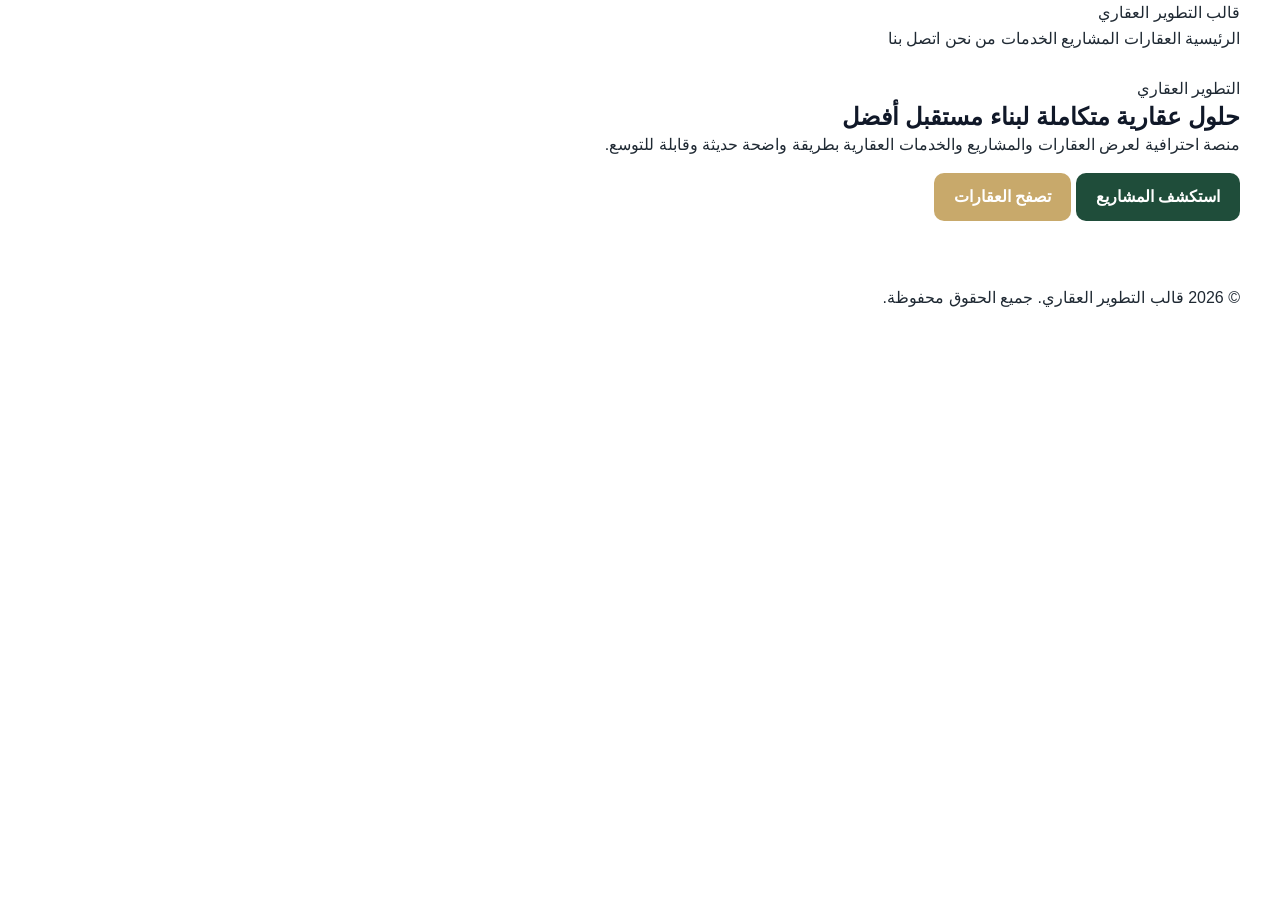
==== index.html @ 6367b1e6 "Initial foundation for real estate development theme" ====
<!DOCTYPE html>
<html lang="ar" dir="rtl">
<head>
    <meta charset="UTF-8">
    <meta name="viewport" content="width=device-width, initial-scale=1.0">

    <meta name="description" content="قالب التطوير العقاري — منصة احترافية لعرض العقارات والمشاريع والخدمات العقارية.">

    <meta name="theme-color" content="#1f4d3a">

    <title>قالب التطوير العقاري</title>

    <link rel="stylesheet" href="assets/css/main.css">
</head>

<body>

    <header class="site-header">
        <div class="container">
            <nav class="site-nav" aria-label="التنقل الرئيسي">

                <a href="index.html" class="site-logo">
                    قالب التطوير العقاري
                </a>

                <div class="site-menu">
                    <a href="index.html">الرئيسية</a>
                    <a href="properties.html">العقارات</a>
                    <a href="projects.html">المشاريع</a>
                    <a href="services.html">الخدمات</a>
                    <a href="about.html">من نحن</a>
                    <a href="contact.html">اتصل بنا</a>
                </div>

            </nav>
        </div>
    </header>

    <main>

        <section class="hero">
            <div class="container">

                <div class="hero-content">

                    <span class="hero-eyebrow">
                        التطوير العقاري
                    </span>

                    <h1>
                        حلول عقارية متكاملة لبناء مستقبل أفضل
                    </h1>

                    <p>
                        منصة احترافية لعرض العقارات والمشاريع والخدمات العقارية
                        بطريقة واضحة حديثة وقابلة للتوسع.
                    </p>

                    <div class="hero-actions">
                        <a href="projects.html" class="btn btn-primary">
                            استكشف المشاريع
                        </a>

                        <a href="properties.html" class="btn btn-secondary">
                            تصفح العقارات
                        </a>
                    </div>

                </div>

            </div>
        </section>

    </main>

    <footer class="site-footer">
        <div class="container">

            <p>
                © 2026 قالب التطوير العقاري. جميع الحقوق محفوظة.
            </p>

        </div>
    </footer>

    <script src="assets/js/core/config.js"></script>
    <script src="assets/js/core/utils.js"></script>
    <script src="assets/js/core/app.js"></script>

</body>
</html>
---- assets/css/main.css ----
﻿@import url("./variables.css");
@import url("./reset.css");
@import url("./base.css");
@import url("./layout.css");
@import url("./components.css");
@import url("./utilities.css");
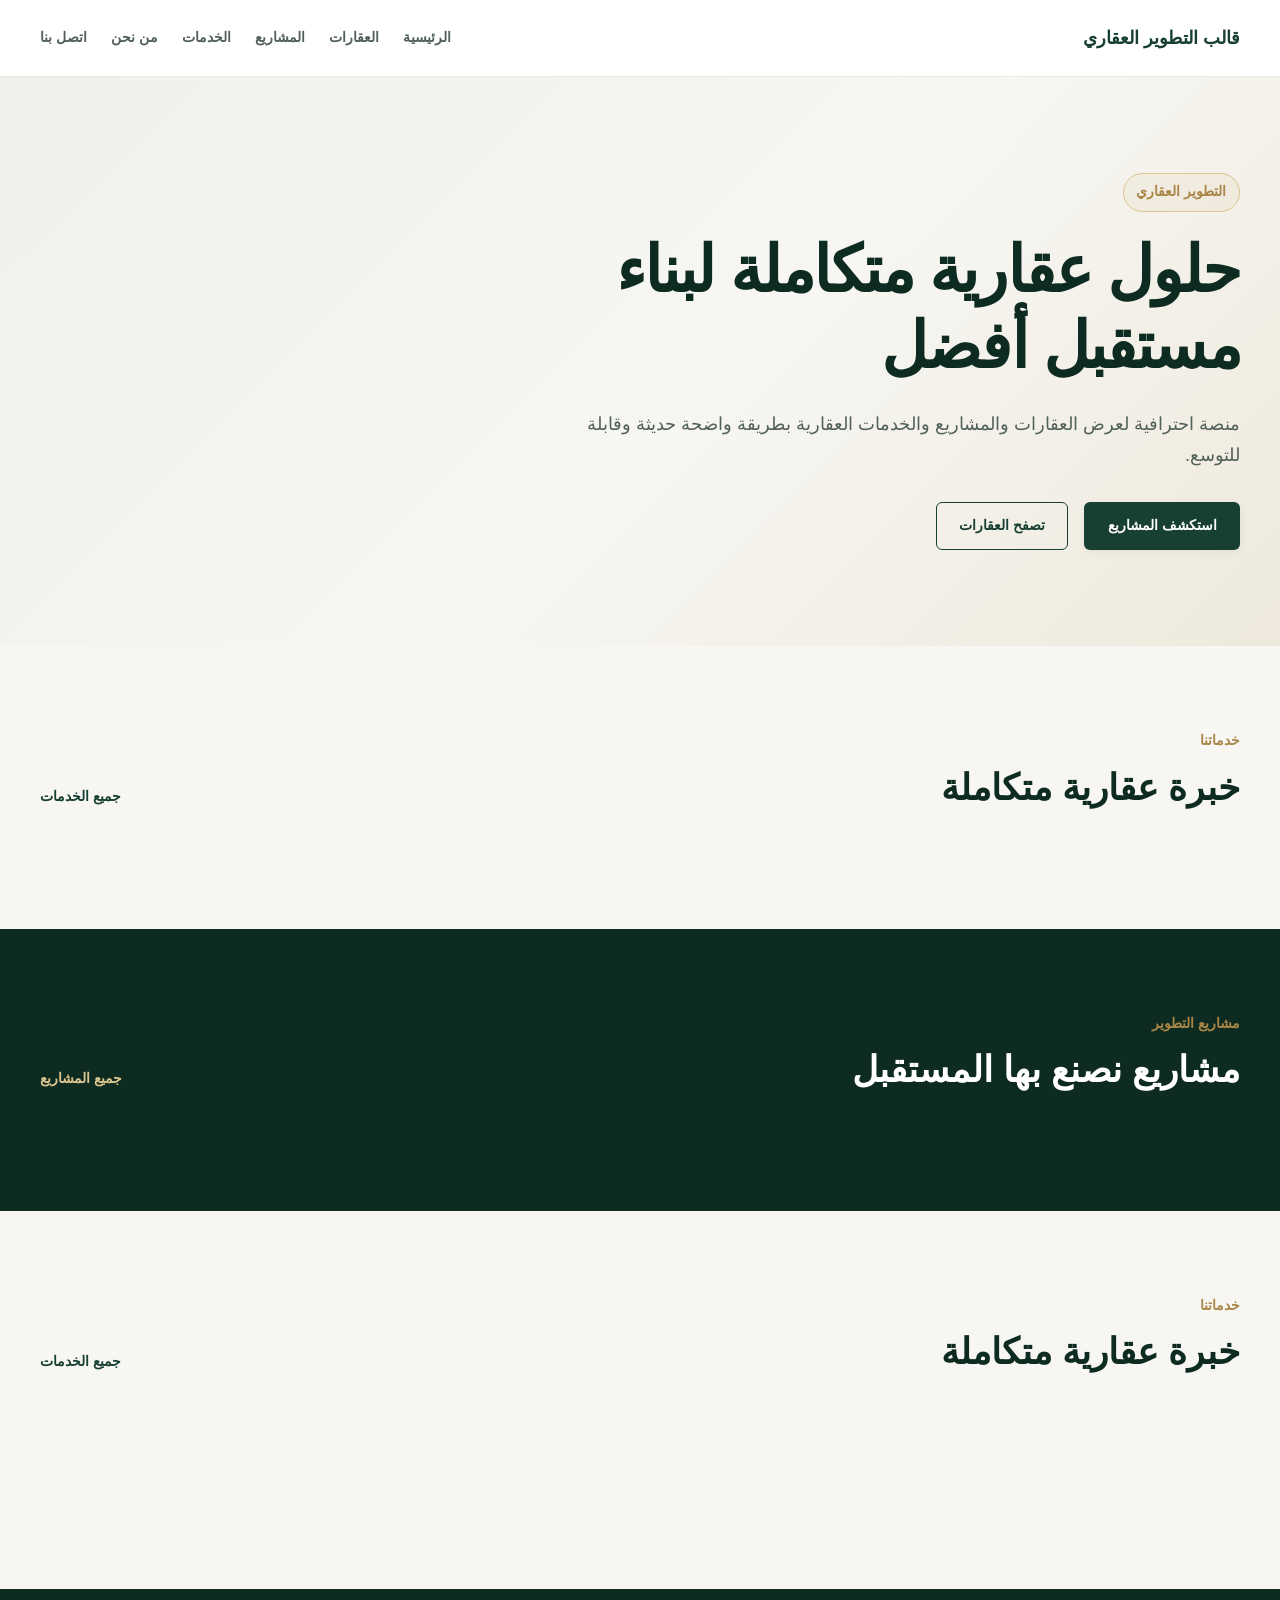
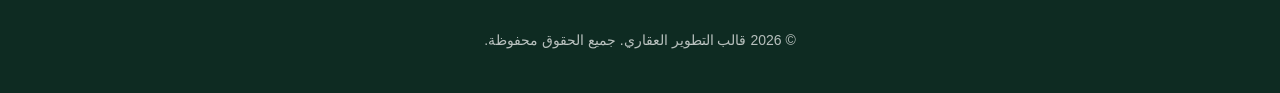
==== commit 91d6beef: "Prepare real estate theme for WordPress" ====
--- a/index.html
+++ b/index.html
@@ -36,8 +36,9 @@
         </div>
     </header>
 
-    <main>
+        <main>
 
+        <!-- Hero -->
         <section class="hero">
             <div class="container">
 
@@ -71,6 +72,101 @@
             </div>
         </section>
 
+
+        <!-- Properties -->
+                        <section class="section">
+            <div class="container">
+
+                <div class="section-header">
+
+                    <div>
+                        <span class="section-eyebrow">
+                            خدماتنا
+                        </span>
+
+                        <h2>
+                            خبرة عقارية متكاملة
+                        </h2>
+
+                    </div>
+
+                    <a href="services.html" class="section-link">
+                        جميع الخدمات
+                    </a>
+
+                </div>
+
+                <div
+                    id="featured-services"
+                    class="cards-grid cards-grid-3"
+                ></div>
+
+            </div>
+        </section>
+
+
+        <!-- Projects -->
+                <section class="section section-dark">
+            <div class="container">
+
+                <div class="section-header section-header-light">
+
+                    <div>
+                        <span class="section-eyebrow">
+                            مشاريع التطوير
+                        </span>
+
+                        <h2>
+                            مشاريع نصنع بها المستقبل
+                        </h2>
+                    </div>
+
+                    <a href="projects.html" class="section-link">
+                        جميع المشاريع
+                    </a>
+
+                </div>
+
+                <div
+                    id="featured-projects"
+                    class="cards-grid cards-grid-2"
+                ></div>
+
+            </div>
+        </section>
+
+
+        <!-- Services -->
+                        <section class="section">
+            <div class="container">
+
+                <div class="section-header">
+
+                    <div>
+                        <span class="section-eyebrow">
+                            خدماتنا
+                        </span>
+
+                        <h2>
+                            خبرة عقارية متكاملة
+                        </h2>
+
+                    </div>
+
+                    <a href="services.html" class="section-link">
+                        جميع الخدمات
+                    </a>
+
+                </div>
+
+                <div
+                    id="featured-services"
+                    class="cards-grid cards-grid-3"
+                ></div>
+
+            </div>
+        </section>
+
     </main>
 
     <footer class="site-footer">
@@ -84,8 +180,14 @@
     </footer>
 
     <script src="assets/js/core/config.js"></script>
-    <script src="assets/js/core/utils.js"></script>
-    <script src="assets/js/core/app.js"></script>
+<script src="assets/js/core/utils.js"></script>
+<script src="assets/js/core/data.js"></script>
+
+<script src="assets/js/modules/properties/properties.js"></script>
+<script src="assets/js/modules/projects/projects.js"></script>
+<script src="assets/js/modules/services/services.js"></script>
+
+<script src="assets/js/core/app.js"></script>
 
 </body>
 </html>
--- a/assets/css/main.css
+++ b/assets/css/main.css
@@ -1,6 +1,6 @@
-﻿@import url("./variables.css");
+@import url("./variables.css");
 @import url("./reset.css");
 @import url("./base.css");
 @import url("./layout.css");
 @import url("./components.css");
-@import url("./utilities.css");
+@import url("./utilities.css");
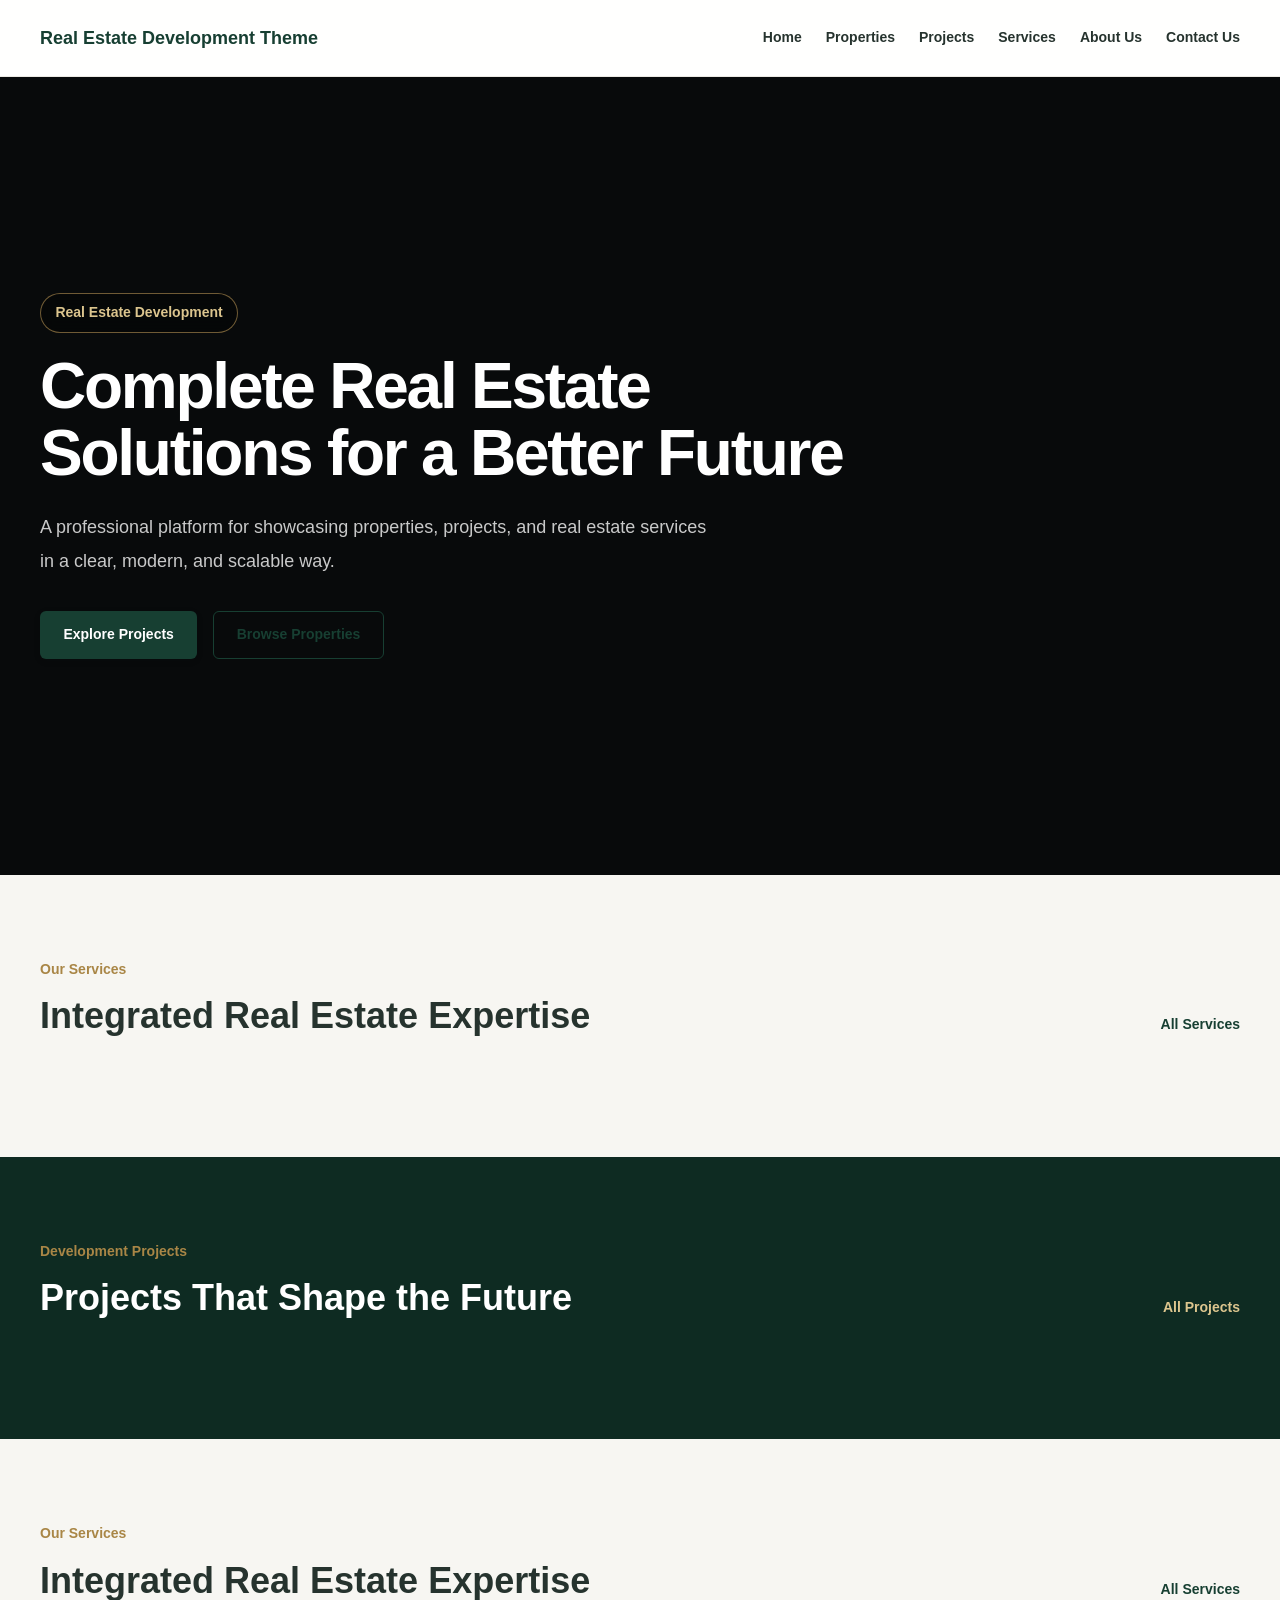
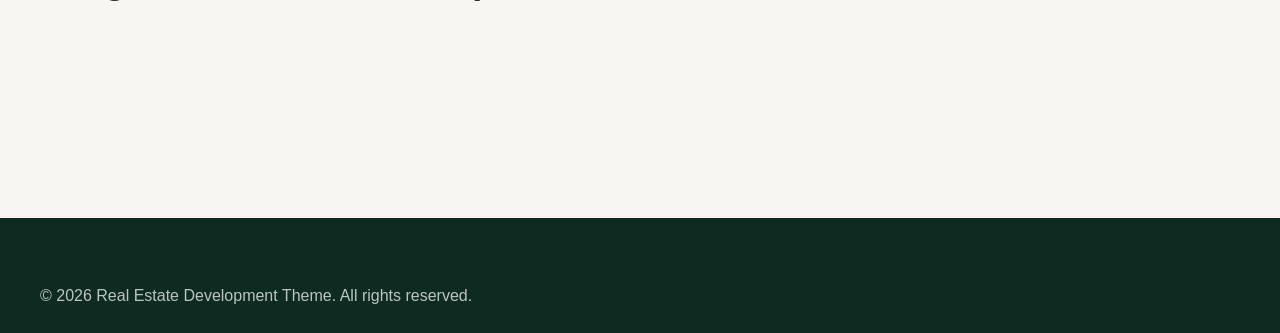
==== commit ec29e5f8: "Update trade-sphare-real-estate theme" ====
--- a/index.html
+++ b/index.html
@@ -1,14 +1,16 @@
 <!DOCTYPE html>
-<html lang="ar" dir="rtl">
+<html lang="en" dir="ltr">
+
 <head>
     <meta charset="UTF-8">
     <meta name="viewport" content="width=device-width, initial-scale=1.0">
 
-    <meta name="description" content="قالب التطوير العقاري — منصة احترافية لعرض العقارات والمشاريع والخدمات العقارية.">
+    <meta name="description"
+        content="Professional real estate development theme — a platform for showcasing properties, projects, and real estate services.">
 
     <meta name="theme-color" content="#1f4d3a">
 
-    <title>قالب التطوير العقاري</title>
+    <title>Real Estate Development Theme</title>
 
     <link rel="stylesheet" href="assets/css/main.css">
 </head>
@@ -16,27 +18,60 @@
 <body>
 
     <header class="site-header">
+
         <div class="container">
-            <nav class="site-nav" aria-label="التنقل الرئيسي">
-
-                <a href="index.html" class="site-logo">
-                    قالب التطوير العقاري
+
+            <nav class="site-nav" aria-label="Main navigation">
+
+                <a href="index.html" class="site-logo" aria-label="Home page">
+                    Real Estate Development Theme
                 </a>
 
-                <div class="site-menu">
-                    <a href="index.html">الرئيسية</a>
-                    <a href="properties.html">العقارات</a>
-                    <a href="projects.html">المشاريع</a>
-                    <a href="services.html">الخدمات</a>
-                    <a href="about.html">من نحن</a>
-                    <a href="contact.html">اتصل بنا</a>
+                <button class="site-menu-toggle" type="button" aria-expanded="false" aria-controls="primary-menu"
+                    aria-label="Open navigation menu">
+                    <span aria-hidden="true"></span>
+                    <span aria-hidden="true"></span>
+                    <span aria-hidden="true"></span>
+                </button>
+
+                <div class="site-menu-wrapper" id="primary-menu">
+
+                    <div class="site-menu" aria-label="Main navigation">
+
+                        <a href="index.html">
+                            Home
+                        </a>
+
+                        <a href="properties.html">
+                            Properties
+                        </a>
+
+                        <a href="projects.html">
+                            Projects
+                        </a>
+
+                        <a href="services.html">
+                            Services
+                        </a>
+
+                        <a href="about.html">
+                            About Us
+                        </a>
+
+                        <a href="contact.html">
+                            Contact Us
+                        </a>
+
+                    </div>
+
                 </div>
 
             </nav>
+
         </div>
+
     </header>
-
-        <main>
+    <main>
 
         <!-- Hero -->
         <section class="hero">
@@ -45,124 +80,115 @@
                 <div class="hero-content">
 
                     <span class="hero-eyebrow">
-                        التطوير العقاري
+                        Real Estate Development
                     </span>
 
                     <h1>
-                        حلول عقارية متكاملة لبناء مستقبل أفضل
+                        Complete Real Estate Solutions for a Better Future
                     </h1>
 
                     <p>
-                        منصة احترافية لعرض العقارات والمشاريع والخدمات العقارية
-                        بطريقة واضحة حديثة وقابلة للتوسع.
+                        A professional platform for showcasing properties, projects, and real estate services
+                        in a clear, modern, and scalable way.
                     </p>
 
                     <div class="hero-actions">
                         <a href="projects.html" class="btn btn-primary">
-                            استكشف المشاريع
+                            Explore Projects
                         </a>
 
                         <a href="properties.html" class="btn btn-secondary">
-                            تصفح العقارات
-                        </a>
-                    </div>
-
-                </div>
-
-            </div>
-        </section>
-
-
-        <!-- Properties -->
-                        <section class="section">
+                            Browse Properties
+                        </a>
+                    </div>
+
+                </div>
+
+            </div>
+        </section>
+
+
+        <!-- Services -->
+        <section class="section">
             <div class="container">
 
                 <div class="section-header">
 
                     <div>
                         <span class="section-eyebrow">
-                            خدماتنا
+                            Our Services
                         </span>
 
                         <h2>
-                            خبرة عقارية متكاملة
+                            Integrated Real Estate Expertise
                         </h2>
 
                     </div>
 
                     <a href="services.html" class="section-link">
-                        جميع الخدمات
+                        All Services
                     </a>
 
                 </div>
 
-                <div
-                    id="featured-services"
-                    class="cards-grid cards-grid-3"
-                ></div>
+                <div id="featured-services" class="cards-grid cards-grid-3"></div>
 
             </div>
         </section>
 
 
         <!-- Projects -->
-                <section class="section section-dark">
+        <section class="section section-dark">
             <div class="container">
 
                 <div class="section-header section-header-light">
 
                     <div>
                         <span class="section-eyebrow">
-                            مشاريع التطوير
+                            Development Projects
                         </span>
 
                         <h2>
-                            مشاريع نصنع بها المستقبل
+                            Projects That Shape the Future
                         </h2>
                     </div>
 
                     <a href="projects.html" class="section-link">
-                        جميع المشاريع
+                        All Projects
                     </a>
 
                 </div>
 
-                <div
-                    id="featured-projects"
-                    class="cards-grid cards-grid-2"
-                ></div>
+                <div id="featured-projects" class="cards-grid cards-grid-2"></div>
 
             </div>
         </section>
 
 
         <!-- Services -->
-                        <section class="section">
+        <section class="section">
             <div class="container">
 
                 <div class="section-header">
 
                     <div>
                         <span class="section-eyebrow">
-                            خدماتنا
+                            Our Services
                         </span>
 
                         <h2>
-                            خبرة عقارية متكاملة
+                            Integrated Real Estate Expertise
                         </h2>
 
                     </div>
 
                     <a href="services.html" class="section-link">
-                        جميع الخدمات
+                        All Services
                     </a>
 
                 </div>
 
-                <div
-                    id="featured-services"
-                    class="cards-grid cards-grid-3"
-                ></div>
+                <div id="featured-services" class="cards-grid cards-grid-3"></div>
 
             </div>
         </section>
@@ -173,21 +199,24 @@
         <div class="container">
 
             <p>
-                © 2026 قالب التطوير العقاري. جميع الحقوق محفوظة.
+                © 2026 Real Estate Development Theme. All rights reserved.
             </p>
 
         </div>
     </footer>
 
     <script src="assets/js/core/config.js"></script>
-<script src="assets/js/core/utils.js"></script>
-<script src="assets/js/core/data.js"></script>
-
-<script src="assets/js/modules/properties/properties.js"></script>
-<script src="assets/js/modules/projects/projects.js"></script>
-<script src="assets/js/modules/services/services.js"></script>
-
-<script src="assets/js/core/app.js"></script>
+    <script src="assets/js/core/utils.js"></script>
+    <script src="assets/js/core/data.js"></script>
+
+    <script src="wp-content/themes/trade-sphare-real-estate/assets/js/components/site-components.js"></script>
+
+    <script src="assets/js/modules/properties/properties.js"></script>
+    <script src="assets/js/modules/projects/projects.js"></script>
+    <script src="assets/js/modules/services/services.js"></script>
+
+    <script src="assets/js/core/app.js"></script>
 
 </body>
+
 </html>
